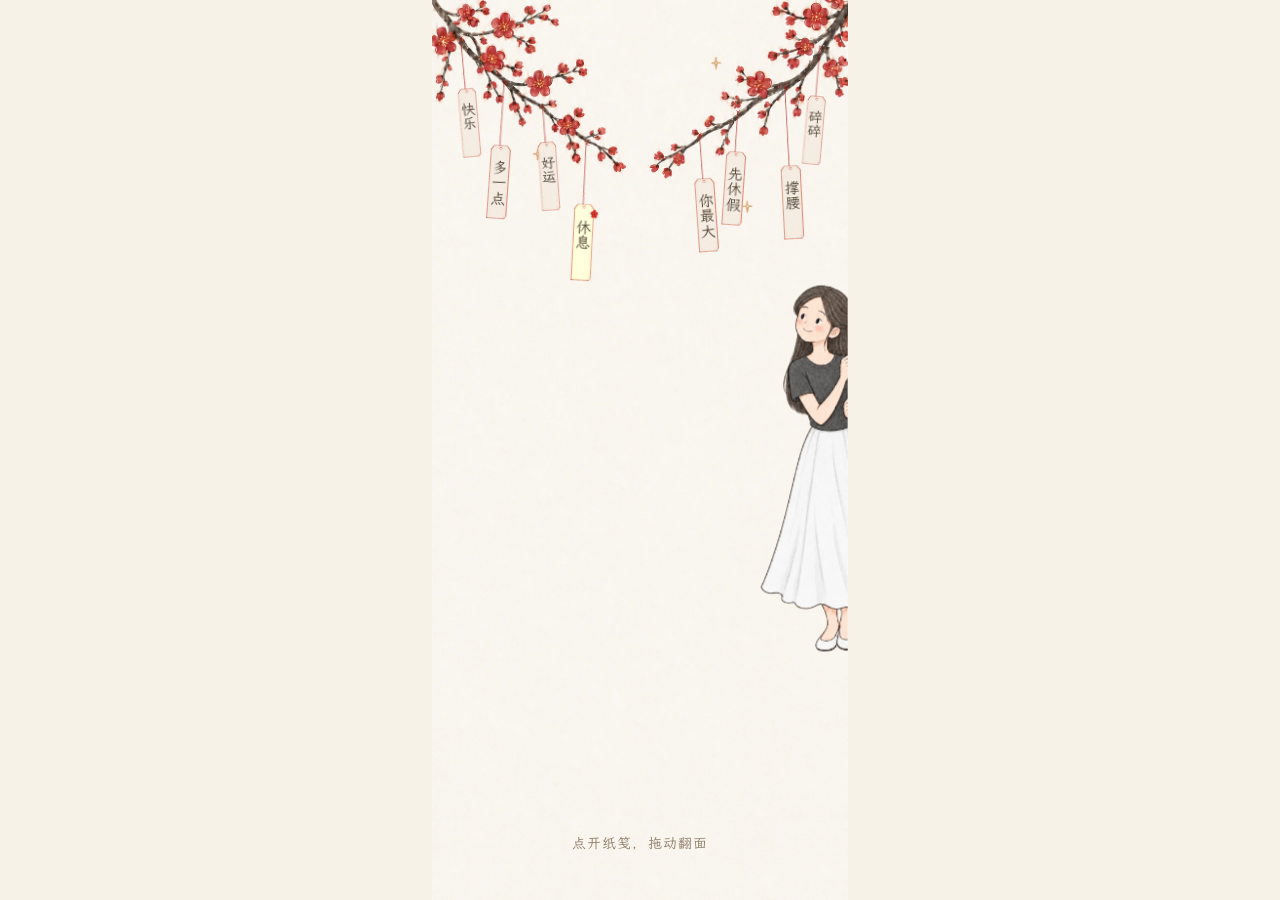
==== index.html @ fdb72072 "Keep the birthday crown flower only in the final peace-sign pose" ====
<!doctype html>
<html lang="zh-CN">
<head>
  <meta charset="utf-8">
  <meta name="viewport" content="width=device-width, initial-scale=1, viewport-fit=cover">
  <meta name="description" content="树枝头的生辰笺，一张一张，都是给你的偏爱。">
  <meta name="robots" content="noindex, nofollow">
  <meta name="theme-color" content="#f7f2e8">
  <title>树枝头 · 生辰笺</title>
  <link rel="icon" href="data:,">
  <link rel="preload" as="font" href="assets/birthday-hand-v12.woff2" type="font/woff2" crossorigin>
  <link rel="stylesheet" href="style.css?v=shengchen-13">
  <script src="character.js?v=shengchen-13" defer></script>
  <script src="script.js?v=shengchen-13" defer></script>
</head>
<body>
  <main class="scene" aria-label="树枝头的生辰笺">
    <div class="scene-art" id="scene-art">
      <img class="scene-background" src="assets/plum-scene.webp" width="853" height="1844" alt="朱砂红梅从两侧斜斜垂下，星光落在米白色的纸上" fetchpriority="high" decoding="async">
      <div id="note-grid" class="note-grid" aria-label="八张藏着惊喜的生辰笺">
      <div class="note-slot note-slot--1" style="--x:28px;--y:34px;--cord:49px;--tag-width:26px;--angle:-5deg;--duration:6.63s;--delay:-0.73s">
        <button class="note-trigger" type="button" data-note-id="birthday" data-angle="-5"><span class="note-small">给今天的你</span></button>
      </div>
      <div class="note-slot note-slot--2" style="--x:69px;--y:76px;--cord:60px;--tag-width:28px;--angle:4deg;--duration:6.86s;--delay:-1.46s">
        <button class="note-trigger" type="button" data-note-id="star" data-angle="4"><span class="note-small">快乐不限量</span></button>
      </div>
      <div class="note-slot note-slot--3" style="--x:105px;--y:99px;--cord:34px;--tag-width:26px;--angle:-4deg;--duration:7.09s;--delay:-2.19s">
        <button class="note-trigger" type="button" data-note-id="rich" data-angle="-4"><span class="note-small">愿好运偏爱你</span></button>
      </div>
      <div class="note-slot note-slot--4" style="--x:146px;--y:133px;--cord:58px;--tag-width:29px;--angle:3deg;--duration:7.32s;--delay:-2.92s">
        <button class="note-trigger" type="button" data-note-id="pause" data-angle="3"><span class="note-small">允许暂停一下</span></button>
      </div>
      <div class="note-slot note-slot--5" style="--x:252px;--y:125px;--cord:42px;--tag-width:28px;--angle:-4deg;--duration:7.55s;--delay:-3.65s">
        <button class="note-trigger" type="button" data-note-id="report" data-angle="-4"><span class="note-small">寿星优先</span></button>
      </div>
      <div class="note-slot note-slot--6" style="--x:288px;--y:104px;--cord:38px;--tag-width:28px;--angle:4deg;--duration:7.78s;--delay:-4.38s">
        <button class="note-trigger" type="button" data-note-id="secret" data-angle="4"><span class="note-small">暂停营业</span></button>
      </div>
      <div class="note-slot note-slot--7" style="--x:332px;--y:79px;--cord:76px;--tag-width:28px;--angle:-3deg;--duration:8.01s;--delay:-5.11s">
        <button class="note-trigger" type="button" data-note-id="quiet" data-angle="-3"><span class="note-small">不用总说还好</span></button>
      </div>
      <div class="note-slot note-slot--8" style="--x:365px;--y:44px;--cord:46px;--tag-width:26px;--angle:5deg;--duration:8.24s;--delay:-5.84s">
        <button class="note-trigger" type="button" data-note-id="surprise" data-angle="5"><span class="note-small">也别忘了自己</span></button>
      </div>
      </div>
      <div class="character" id="birthday-character" role="img" aria-label="女生直立从右侧探出半个身子，双手扒住右边缘，抬头好奇地望着枝头的生辰笺">
        <div class="actor"><div class="actor-frames">
          <img class="actor-pose is-current" data-pose="peek" src="assets/character-peek-v13.webp" width="944" height="1536" alt="" decoding="async" fetchpriority="high">
        </div></div>
      </div>
      <div class="petals" aria-hidden="true">
        <span style="--px:42px;--py:101px;--drift:26px;--fall:440px;--time:17s;--wait:-3s;--turn:32deg"><img src="assets/petal.webp" alt=""></span>
        <span style="--px:316px;--py:113px;--drift:-28px;--fall:350px;--time:20s;--wait:-12s;--turn:-52deg"><img src="assets/petal.webp" alt=""></span>
        <span style="--px:93px;--py:173px;--drift:35px;--fall:420px;--time:23s;--wait:-18s;--turn:75deg"><img src="assets/petal.webp" alt=""></span>
        <span style="--px:278px;--py:203px;--drift:24px;--fall:340px;--time:21s;--wait:-7s;--turn:110deg"><img src="assets/petal.webp" alt=""></span>
      </div>
      <h1 class="ending-wish" id="birthday-title" tabindex="-1" hidden>生辰喜乐，岁岁安宁。<br>愿前路明朗，诸事顺遂。</h1>
      <p class="scene-hint" id="scene-hint">点开纸笺，拖动翻面</p>
    </div>
    <span id="note-count" class="visually-hidden" role="status" aria-live="polite"></span>
    <noscript><p class="no-script-wish">请启用 JavaScript 后，点开枝头纸笺。</p></noscript>
  </main>
  <template id="paper-note-template">
    <div class="paper-note">
      <div class="note-face note-front">
        <img class="note-paper" src="assets/paper-blank.webp" width="724" height="2172" alt="" draggable="false" decoding="async">
        <div class="note-writing note-writing--front"><div class="note-content"><span class="note-label"></span><span class="note-small"></span></div></div>
      </div>
      <div class="note-face note-back" aria-hidden="true">
        <img class="note-paper" src="assets/paper-blank.webp" width="724" height="2172" alt="" draggable="false" decoding="async">
        <div class="note-writing note-writing--back"><div class="back-content">
          <p class="back-eyebrow">翻过来才知道</p>
          <p class="note-back-text"></p>
          <p class="back-signature">给你的小小偏爱</p>
        </div></div>
      </div>
    </div>
  </template>
  <dialog id="note-dialog" aria-describedby="note-front-text note-gesture-hint">
    <button id="note-dimmer" class="note-dimmer" type="button" tabindex="-1" aria-label="收下当前纸笺"></button>
    <div class="note-stage">
      <div id="note-flight" tabindex="0" role="group" aria-label="生辰笺，左右拖动或按左右方向键翻面" aria-describedby="note-gesture-hint">
        <div id="note-flipper" class="paper-note paper-note--expanded"></div>
        <div id="note-physical" aria-hidden="true" hidden></div>
      </div>
      <p id="note-gesture-hint" class="note-gesture-hint" role="status">左右拖动纸笺，翻到背面</p>
      <div class="note-actions"><button id="note-close" type="button">收下这张</button></div>
    </div>
  </dialog>
</body>
</html>
---- style.css ----
@font-face{font-family:BirthdayHand;src:url("assets/birthday-hand-v12.woff2") format("woff2");font-style:normal;font-weight:400 700;font-display:swap}
:root{color-scheme:light;--paper:#f7f2e8;--ink:#504333;--muted:#8e7c67;--red:#a54e40;--hand:BirthdayHand,"KaiTi","STKaiti",serif;--ease-out:cubic-bezier(.23,1,.32,1);--ease-in-out:cubic-bezier(.77,0,.175,1);--note-width:min(62vw,210px,calc((100vh - 190px - env(safe-area-inset-bottom,0px))/2.5))}
@supports(height:100svh){:root{--note-width:min(62vw,210px,calc((100svh - 190px - env(safe-area-inset-bottom,0px))/2.5))}}
*{box-sizing:border-box}html{background:var(--paper)}html,body{overflow-x:hidden;overflow-x:clip}body{margin:0;min-height:100vh;min-height:100svh;display:grid;place-items:center;color:var(--ink);font-family:var(--hand);-webkit-font-smoothing:antialiased}button{font:inherit;color:inherit;cursor:pointer;touch-action:manipulation;-webkit-tap-highlight-color:transparent}button:focus-visible{outline:2px solid var(--red);outline-offset:3px}button[hidden],[hidden]{display:none!important}
.scene{position:relative;width:min(100vw,calc(100vh * 390 / 844),480px);width:min(100vw,calc(100svh * 390 / 844),480px);aspect-ratio:390/844;overflow:visible;isolation:isolate}.scene-art{position:absolute;left:0;top:0;width:390px;height:844px;transform-origin:0 0}.scene-background{position:absolute;inset:0;width:100%;height:100%;pointer-events:none}.note-grid{position:absolute;inset:0;z-index:3;overflow:hidden}.note-slot{position:absolute;left:var(--x);top:var(--y);width:var(--tag-width);height:calc(var(--cord) + var(--tag-width)*2.5);transform-origin:50% 0;transform:translateX(-50%) rotate(var(--angle));animation:tag-sway var(--duration) ease-in-out var(--delay) infinite;--note-tint:none}.note-slot--4{--note-tint:sepia(.36) saturate(1.18)}.note-trigger{position:absolute;left:-10px;right:-10px;top:calc(var(--cord) - 10px);height:calc(var(--tag-width)*2.5 + 20px);padding:10px;border:0;background:none;outline-offset:0}.red-cord{position:absolute;pointer-events:none;bottom:calc(100% - 13px);left:50%;width:6px;height:calc(var(--cord) + 4px);overflow:hidden;transform:translateX(-50%)}.red-cord img{position:absolute;max-width:none;left:-49px;top:-2.5%;width:102.4px;height:105%;pointer-events:none}.paper-note{position:relative;width:100%;height:100%;transform-style:preserve-3d;--title-size:14px;--caption-size:12px}.note-face{position:absolute;inset:0;backface-visibility:hidden;-webkit-backface-visibility:hidden}.note-front{transform:rotateY(0deg) translateZ(.5px)}.note-back{transform:rotateY(180deg) translateZ(.5px)}.note-paper{position:absolute;inset:0;width:100%;height:100%;object-fit:contain;filter:var(--note-tint,none);pointer-events:none}.note-writing{position:absolute;inset:19% 20% 10%;overflow:hidden}.note-content{display:flex;justify-content:center;align-items:flex-start;width:100%;height:100%;gap:8px;pointer-events:none}.note-label{display:block;flex:0 0 auto;margin:0;writing-mode:vertical-rl;text-orientation:upright;font:400 var(--title-size)/1.1 var(--hand);letter-spacing:.04em;white-space:nowrap}.note-small{display:none}.note-slot.is-collected{display:none}.scene.is-breeze-paused .note-slot,.scene.is-breeze-paused .petals span{animation-play-state:paused}.note-slot:focus-within{animation-play-state:paused}.note-trigger:active .paper-note{filter:brightness(.98)}
@keyframes tag-sway{0%,100%{transform:translateX(-50%) rotate(calc(var(--angle) - 1.15deg))}50%{transform:translateX(-50%) rotate(calc(var(--angle) + 1.15deg))}}
 .character{position:absolute;inset:0;pointer-events:none;z-index:2;clip-path:inset(-200px calc(100% - var(--actor-edge,390px)) -200px -200px)}.actor{position:absolute;left:0;top:0;width:0;height:0;transform:translate3d(359.79px,610px,0)}.actor-frames{position:relative;width:0;height:0}.actor-pose{position:absolute;max-width:none;opacity:0;pointer-events:none;transition:opacity 100ms linear}.actor-pose.is-current{opacity:1}.character.is-walking .actor-pose{transition:none}.character.is-facing-right .actor-pose[data-pose^="walk"]{transform:scaleX(-1)}.character.is-walking .actor-frames{animation:character-steps 240ms cubic-bezier(.37,0,.63,1) infinite}.character[data-activity="peek"] .actor-frames{animation:character-peek 4.8s cubic-bezier(.37,0,.63,1) infinite}@keyframes character-steps{0%,100%{transform:translateY(0)}50%{transform:translateY(-3px)}}@keyframes character-peek{0%,100%{transform:translateY(0)}50%{transform:translateY(-2px)}}
.petals{position:absolute;inset:0;overflow:hidden;pointer-events:none;z-index:4}.petals span{position:absolute;left:var(--px);top:var(--py);width:13px;height:13px;opacity:0;animation:petal-fall var(--time) linear var(--wait) infinite}.petals img{width:100%;height:100%;object-fit:contain}.petals span:nth-child(even){width:11px;height:11px}@keyframes petal-fall{0%{opacity:0;transform:translate3d(0,0,0) rotate(var(--turn))}8%{opacity:.8}48%{transform:translate3d(calc(var(--drift)*-.3),calc(var(--fall)*.46),0) rotate(calc(var(--turn) + 90deg))}86%{opacity:.65}100%{opacity:0;transform:translate3d(var(--drift),var(--fall),0) rotate(calc(var(--turn) + 180deg))}}
.ending-wish{position:absolute;top:644px;left:24px;right:24px;margin:0;text-align:center;font:400 22px/1.85 var(--hand);letter-spacing:.06em;outline:none}.scene-hint{position:absolute;left:20px;right:20px;top:781px;margin:0;text-align:center;color:var(--muted);font:13px/1.5 var(--hand);letter-spacing:.09em;transition:opacity 200ms linear}.scene.is-complete .scene-hint{opacity:0;visibility:hidden}.visually-hidden{position:absolute;width:1px;height:1px;padding:0;margin:-1px;overflow:hidden;clip-path:inset(50%);white-space:nowrap;border:0}.no-script-wish{position:absolute;bottom:2%;left:15%;right:15%;font:14px/1.6 var(--hand)}
#note-dialog{position:fixed;inset:0;width:100%;height:100%;max-width:none;max-height:none;margin:0;padding:0;border:0;overflow:hidden;background:transparent;color:var(--ink)}#note-dialog:not([open]){display:none}#note-dialog::backdrop{background:transparent}.note-dimmer{position:absolute;inset:0;width:100%;height:100%;border:0;padding:0;background:rgba(52,39,27,.28)}.note-stage{position:absolute;top:calc(50% - 34px);left:50%;width:var(--note-width);height:calc(var(--note-width)*2.5);transform:translate(-50%,-50%)}#note-flight{position:relative;width:100%;height:100%;transform-origin:center;perspective:850px;touch-action:none;user-select:none;-webkit-user-select:none;cursor:grab}#note-flight:focus-visible{outline:1px dashed var(--red);outline-offset:5px;border-radius:4px}#note-dialog[data-state="dragging"] #note-flight{cursor:grabbing}#note-flipper{position:relative;width:100%;height:100%;transform-style:preserve-3d;transform:rotateY(0deg)}.paper-note--expanded{--title-size:29px;--caption-size:12px}.paper-note--expanded .note-writing--front{inset:22% 20% 12%}.paper-note--expanded .note-paper{filter:var(--note-tint,none) drop-shadow(0 8px 7px #40302122)}#note-physical{position:absolute;inset:-20px;pointer-events:none}#note-physical canvas{display:block;width:100%;height:100%;filter:drop-shadow(0 8px 7px #40302122)}.has-physical #note-flipper{opacity:0!important;pointer-events:none}.has-physical #note-flight{perspective:none}.is-paper-fallback .note-back .note-paper{transform:scaleX(-1)}.note-writing--back{inset:16% 18% 10%;display:flex;align-items:center}.back-content{width:100%;max-height:100%;overflow-y:auto;scrollbar-width:thin}.back-eyebrow{margin:0 0 16px;text-align:center;color:var(--red);font:11px/1.4 var(--hand)}.note-back-text{margin:0;font:17px/1.65 var(--hand);white-space:pre-line;overflow-wrap:normal}.back-signature{margin:18px 0 0;color:var(--muted);font:10px/1.5 var(--hand);text-align:right}.note-gesture-hint{position:absolute;top:calc(100% + 10px);left:50%;margin:0;padding:4px 10px;background:var(--paper);transform:translateX(-50%);color:var(--ink);font:12px/1.5 var(--hand);white-space:nowrap}.note-actions{position:absolute;top:calc(100% + 49px);left:50%;transform:translateX(-50%);white-space:nowrap}.note-actions button{min-width:112px;min-height:44px;padding:9px 20px;border:1px solid #9f4b3f;border-radius:3px;background:var(--paper);color:#914436;font:15px/1.5 var(--hand);transition:transform 120ms var(--ease-out)}.note-actions button:active{transform:scale(.96)}.is-paper-fallback #note-flipper,.is-paper-fallback .note-face{transform:none!important}.is-paper-fallback .note-back{visibility:hidden}.is-paper-fallback #note-flipper.is-flipped .note-front{visibility:hidden}.is-paper-fallback #note-flipper.is-flipped .note-back{visibility:visible}
@media(max-height:650px){.note-back-text{font-size:14px;line-height:1.6}.back-eyebrow{font-size:10px;margin-bottom:10px}.back-signature{font-size:9px;margin-top:12px}.paper-note--expanded{--title-size:24px}}
@media(prefers-reduced-motion:reduce){.note-slot,.petals span{animation:none}.petals span{opacity:0}.girl{transition:opacity 180ms linear!important;transform:none!important}.note-actions button{transition:none}}

/* Keep the paper fixed-size inside a larger finger target, including short phones. */
.note-trigger{left:50%;right:auto;width:max(calc(var(--tag-width) + 20px),calc(44px / var(--scene-scale,1)));transform:translateX(-50%)}
.note-trigger>.paper-note{width:var(--tag-width);height:calc(var(--tag-width)*2.5);margin:0 auto}

/* One small blossom is physically attached to the front corner of the rest note. */
.note-blossom{position:absolute;left:83%;top:12.5%;width:30%;height:auto;aspect-ratio:1;transform:translate(-50%,-50%);pointer-events:none;filter:drop-shadow(0 1px 1px #56321e20)}

@media(prefers-reduced-motion:reduce){.actor-frames{animation:none!important}.actor-pose{transition:none}}

.note-trigger>.paper-note{transition:transform 120ms var(--ease-out)}.note-slot.is-targeted .paper-note{transform:translateY(2px)}
@media(prefers-reduced-motion:reduce){.note-trigger>.paper-note{transition:none}}

.actor-pose[data-pose="peek"]{width:250.16px;height:407.04px;left:-219.95px;top:-384.25px}
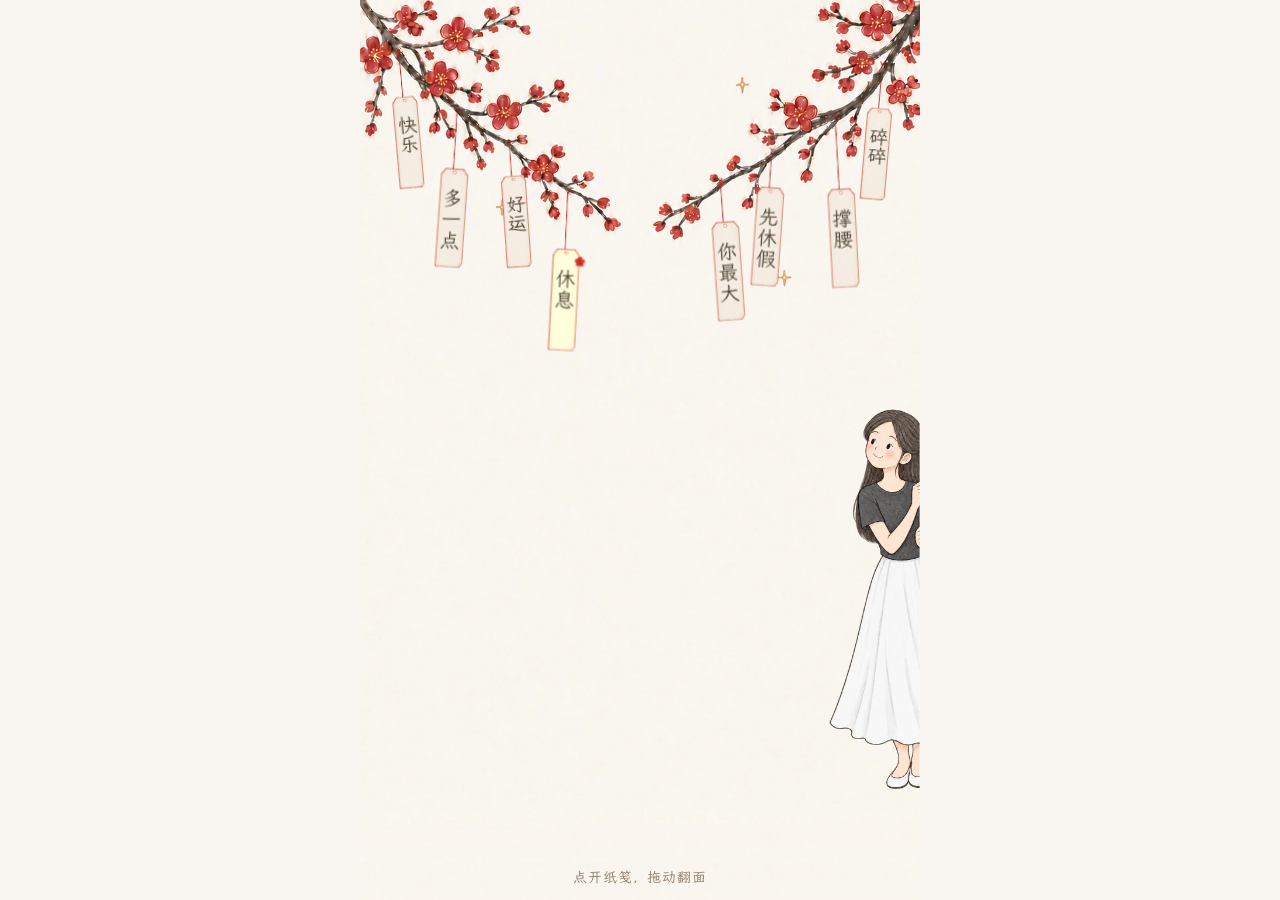
==== commit 6aee48e0: "Adapt birthday scene to mobile viewport and orientation" ====
--- a/index.html
+++ b/index.html
@@ -5,13 +5,13 @@
   <meta name="viewport" content="width=device-width, initial-scale=1, viewport-fit=cover">
   <meta name="description" content="树枝头的生辰笺，一张一张，都是给你的偏爱。">
   <meta name="robots" content="noindex, nofollow">
-  <meta name="theme-color" content="#f7f2e8">
+  <meta name="theme-color" content="#f9f5f0">
   <title>树枝头 · 生辰笺</title>
   <link rel="icon" href="data:,">
   <link rel="preload" as="font" href="assets/birthday-hand-v12.woff2" type="font/woff2" crossorigin>
-  <link rel="stylesheet" href="style.css?v=shengchen-13">
-  <script src="character.js?v=shengchen-13" defer></script>
-  <script src="script.js?v=shengchen-13" defer></script>
+  <link rel="stylesheet" href="style.css?v=shengchen-14.1">
+  <script src="character.js?v=shengchen-14.1" defer></script>
+  <script src="script.js?v=shengchen-14.1" defer></script>
 </head>
 <body>
   <main class="scene" aria-label="树枝头的生辰笺">
@@ -54,8 +54,10 @@
         <span style="--px:93px;--py:173px;--drift:35px;--fall:420px;--time:23s;--wait:-18s;--turn:75deg"><img src="assets/petal.webp" alt=""></span>
         <span style="--px:278px;--py:203px;--drift:24px;--fall:340px;--time:21s;--wait:-7s;--turn:110deg"><img src="assets/petal.webp" alt=""></span>
       </div>
-      <h1 class="ending-wish" id="birthday-title" tabindex="-1" hidden>生辰喜乐，岁岁安宁。<br>愿前路明朗，诸事顺遂。</h1>
-      <p class="scene-hint" id="scene-hint">点开纸笺，拖动翻面</p>
+      <div class="scene-footer">
+        <h1 class="ending-wish" id="birthday-title" tabindex="-1" hidden><span>生辰喜乐，岁岁安宁。</span><span>愿前路明朗，诸事顺遂。</span></h1>
+        <p class="scene-hint" id="scene-hint">点开纸笺，拖动翻面</p>
+      </div>
     </div>
     <span id="note-count" class="visually-hidden" role="status" aria-live="polite"></span>
     <noscript><p class="no-script-wish">请启用 JavaScript 后，点开枝头纸笺。</p></noscript>
--- a/style.css
+++ b/style.css
@@ -1,12 +1,12 @@
 @font-face{font-family:BirthdayHand;src:url("assets/birthday-hand-v12.woff2") format("woff2");font-style:normal;font-weight:400 700;font-display:swap}
-:root{color-scheme:light;--paper:#f7f2e8;--ink:#504333;--muted:#8e7c67;--red:#a54e40;--hand:BirthdayHand,"KaiTi","STKaiti",serif;--ease-out:cubic-bezier(.23,1,.32,1);--ease-in-out:cubic-bezier(.77,0,.175,1);--note-width:min(62vw,210px,calc((100vh - 190px - env(safe-area-inset-bottom,0px))/2.5))}
+:root{color-scheme:light;--paper:#f9f5f0;--ink:#504333;--muted:#8e7c67;--red:#a54e40;--hand:BirthdayHand,"KaiTi","STKaiti",serif;--ease-out:cubic-bezier(.23,1,.32,1);--ease-in-out:cubic-bezier(.77,0,.175,1);--note-width:min(62vw,210px,calc((100vh - 190px - env(safe-area-inset-bottom,0px))/2.5))}
 @supports(height:100svh){:root{--note-width:min(62vw,210px,calc((100svh - 190px - env(safe-area-inset-bottom,0px))/2.5))}}
 *{box-sizing:border-box}html{background:var(--paper)}html,body{overflow-x:hidden;overflow-x:clip}body{margin:0;min-height:100vh;min-height:100svh;display:grid;place-items:center;color:var(--ink);font-family:var(--hand);-webkit-font-smoothing:antialiased}button{font:inherit;color:inherit;cursor:pointer;touch-action:manipulation;-webkit-tap-highlight-color:transparent}button:focus-visible{outline:2px solid var(--red);outline-offset:3px}button[hidden],[hidden]{display:none!important}
-.scene{position:relative;width:min(100vw,calc(100vh * 390 / 844),480px);width:min(100vw,calc(100svh * 390 / 844),480px);aspect-ratio:390/844;overflow:visible;isolation:isolate}.scene-art{position:absolute;left:0;top:0;width:390px;height:844px;transform-origin:0 0}.scene-background{position:absolute;inset:0;width:100%;height:100%;pointer-events:none}.note-grid{position:absolute;inset:0;z-index:3;overflow:hidden}.note-slot{position:absolute;left:var(--x);top:var(--y);width:var(--tag-width);height:calc(var(--cord) + var(--tag-width)*2.5);transform-origin:50% 0;transform:translateX(-50%) rotate(var(--angle));animation:tag-sway var(--duration) ease-in-out var(--delay) infinite;--note-tint:none}.note-slot--4{--note-tint:sepia(.36) saturate(1.18)}.note-trigger{position:absolute;left:-10px;right:-10px;top:calc(var(--cord) - 10px);height:calc(var(--tag-width)*2.5 + 20px);padding:10px;border:0;background:none;outline-offset:0}.red-cord{position:absolute;pointer-events:none;bottom:calc(100% - 13px);left:50%;width:6px;height:calc(var(--cord) + 4px);overflow:hidden;transform:translateX(-50%)}.red-cord img{position:absolute;max-width:none;left:-49px;top:-2.5%;width:102.4px;height:105%;pointer-events:none}.paper-note{position:relative;width:100%;height:100%;transform-style:preserve-3d;--title-size:14px;--caption-size:12px}.note-face{position:absolute;inset:0;backface-visibility:hidden;-webkit-backface-visibility:hidden}.note-front{transform:rotateY(0deg) translateZ(.5px)}.note-back{transform:rotateY(180deg) translateZ(.5px)}.note-paper{position:absolute;inset:0;width:100%;height:100%;object-fit:contain;filter:var(--note-tint,none);pointer-events:none}.note-writing{position:absolute;inset:19% 20% 10%;overflow:hidden}.note-content{display:flex;justify-content:center;align-items:flex-start;width:100%;height:100%;gap:8px;pointer-events:none}.note-label{display:block;flex:0 0 auto;margin:0;writing-mode:vertical-rl;text-orientation:upright;font:400 var(--title-size)/1.1 var(--hand);letter-spacing:.04em;white-space:nowrap}.note-small{display:none}.note-slot.is-collected{display:none}.scene.is-breeze-paused .note-slot,.scene.is-breeze-paused .petals span{animation-play-state:paused}.note-slot:focus-within{animation-play-state:paused}.note-trigger:active .paper-note{filter:brightness(.98)}
+.scene{position:relative;width:min(100%,560px);height:100vh;height:100svh;height:100dvh;min-height:280px;padding:env(safe-area-inset-top,0px) env(safe-area-inset-right,0px) env(safe-area-inset-bottom,0px) env(safe-area-inset-left,0px);overflow:hidden;overflow:clip;isolation:isolate}.scene-art{position:absolute;inset:0;width:100%;height:100%}.scene-background{position:absolute;left:0;top:0;width:100%;height:auto;pointer-events:none;-webkit-mask-image:linear-gradient(#000 65%,transparent);mask-image:linear-gradient(#000 65%,transparent)}.note-grid{position:absolute;left:0;top:0;width:390px;height:286px;z-index:3;overflow:visible;transform-origin:0 0}.note-slot{position:absolute;left:var(--x);top:var(--y);width:var(--tag-width);height:calc(var(--cord) + var(--tag-width)*2.5);transform-origin:50% 0;transform:translateX(-50%) rotate(var(--angle));animation:tag-sway var(--duration) ease-in-out var(--delay) infinite;--note-tint:none}.note-slot--4{--note-tint:sepia(.36) saturate(1.18)}.note-trigger{position:absolute;left:-10px;right:-10px;top:calc(var(--cord) - 10px);height:calc(var(--tag-width)*2.5 + 20px);padding:10px;border:0;background:none;outline-offset:0}.red-cord{position:absolute;pointer-events:none;bottom:calc(100% - 13px);left:50%;width:6px;height:calc(var(--cord) + 4px);overflow:hidden;transform:translateX(-50%)}.red-cord img{position:absolute;max-width:none;left:-49px;top:-2.5%;width:102.4px;height:105%;pointer-events:none}.paper-note{position:relative;width:100%;height:100%;transform-style:preserve-3d;--title-size:14px;--caption-size:12px}.note-face{position:absolute;inset:0;backface-visibility:hidden;-webkit-backface-visibility:hidden}.note-front{transform:rotateY(0deg) translateZ(.5px)}.note-back{transform:rotateY(180deg) translateZ(.5px)}.note-paper{position:absolute;inset:0;width:100%;height:100%;object-fit:contain;filter:var(--note-tint,none);pointer-events:none}.note-writing{position:absolute;inset:19% 20% 10%;overflow:hidden}.note-content{display:flex;justify-content:center;align-items:flex-start;width:100%;height:100%;gap:8px;pointer-events:none}.note-label{display:block;flex:0 0 auto;margin:0;writing-mode:vertical-rl;text-orientation:upright;font:400 var(--title-size)/1.1 var(--hand);letter-spacing:.04em;white-space:nowrap}.note-small{display:none}.note-slot.is-collected{display:none}.scene.is-breeze-paused .note-slot,.scene.is-breeze-paused .petals span{animation-play-state:paused}.note-slot:focus-within{animation-play-state:paused}.note-trigger:active .paper-note{filter:brightness(.98)}
 @keyframes tag-sway{0%,100%{transform:translateX(-50%) rotate(calc(var(--angle) - 1.15deg))}50%{transform:translateX(-50%) rotate(calc(var(--angle) + 1.15deg))}}
- .character{position:absolute;inset:0;pointer-events:none;z-index:2;clip-path:inset(-200px calc(100% - var(--actor-edge,390px)) -200px -200px)}.actor{position:absolute;left:0;top:0;width:0;height:0;transform:translate3d(359.79px,610px,0)}.actor-frames{position:relative;width:0;height:0}.actor-pose{position:absolute;max-width:none;opacity:0;pointer-events:none;transition:opacity 100ms linear}.actor-pose.is-current{opacity:1}.character.is-walking .actor-pose{transition:none}.character.is-facing-right .actor-pose[data-pose^="walk"]{transform:scaleX(-1)}.character.is-walking .actor-frames{animation:character-steps 240ms cubic-bezier(.37,0,.63,1) infinite}.character[data-activity="peek"] .actor-frames{animation:character-peek 4.8s cubic-bezier(.37,0,.63,1) infinite}@keyframes character-steps{0%,100%{transform:translateY(0)}50%{transform:translateY(-3px)}}@keyframes character-peek{0%,100%{transform:translateY(0)}50%{transform:translateY(-2px)}}
-.petals{position:absolute;inset:0;overflow:hidden;pointer-events:none;z-index:4}.petals span{position:absolute;left:var(--px);top:var(--py);width:13px;height:13px;opacity:0;animation:petal-fall var(--time) linear var(--wait) infinite}.petals img{width:100%;height:100%;object-fit:contain}.petals span:nth-child(even){width:11px;height:11px}@keyframes petal-fall{0%{opacity:0;transform:translate3d(0,0,0) rotate(var(--turn))}8%{opacity:.8}48%{transform:translate3d(calc(var(--drift)*-.3),calc(var(--fall)*.46),0) rotate(calc(var(--turn) + 90deg))}86%{opacity:.65}100%{opacity:0;transform:translate3d(var(--drift),var(--fall),0) rotate(calc(var(--turn) + 180deg))}}
-.ending-wish{position:absolute;top:644px;left:24px;right:24px;margin:0;text-align:center;font:400 22px/1.85 var(--hand);letter-spacing:.06em;outline:none}.scene-hint{position:absolute;left:20px;right:20px;top:781px;margin:0;text-align:center;color:var(--muted);font:13px/1.5 var(--hand);letter-spacing:.09em;transition:opacity 200ms linear}.scene.is-complete .scene-hint{opacity:0;visibility:hidden}.visually-hidden{position:absolute;width:1px;height:1px;padding:0;margin:-1px;overflow:hidden;clip-path:inset(50%);white-space:nowrap;border:0}.no-script-wish{position:absolute;bottom:2%;left:15%;right:15%;font:14px/1.6 var(--hand)}
+ .character{position:absolute;inset:0;pointer-events:none;z-index:2;clip-path:inset(-200px calc(100% - var(--actor-edge,390px)) -200px -200px)}.actor{position:absolute;left:0;top:0;width:0;height:0}.actor-frames{position:relative;width:0;height:0}.actor-pose{position:absolute;max-width:none;opacity:0;pointer-events:none;transition:opacity 100ms linear}.actor-pose.is-current{opacity:1}.character.is-walking .actor-pose{transition:none}.character.is-facing-right .actor-pose[data-pose^="walk"]{transform:scaleX(-1)}.character.is-walking .actor-frames{animation:character-steps 240ms cubic-bezier(.37,0,.63,1) infinite}.character[data-activity="peek"] .actor-frames{animation:character-peek 4.8s cubic-bezier(.37,0,.63,1) infinite}@keyframes character-steps{0%,100%{transform:translateY(0)}50%{transform:translateY(-3px)}}@keyframes character-peek{0%,100%{transform:translateY(0)}50%{transform:translateY(-2px)}}
+.petals{position:absolute;left:0;top:0;width:390px;height:100%;overflow:hidden;pointer-events:none;z-index:4;transform-origin:0 0}.petals span{position:absolute;left:var(--px);top:var(--py);width:13px;height:13px;opacity:0;animation:petal-fall var(--time) linear var(--wait) infinite}.petals img{width:100%;height:100%;object-fit:contain}.petals span:nth-child(even){width:11px;height:11px}@keyframes petal-fall{0%{opacity:0;transform:translate3d(0,0,0) rotate(var(--turn))}8%{opacity:.8}48%{transform:translate3d(calc(var(--drift)*-.3),calc(var(--fall)*.46),0) rotate(calc(var(--turn) + 90deg))}86%{opacity:.65}100%{opacity:0;transform:translate3d(var(--drift),var(--fall),0) rotate(calc(var(--turn) + 180deg))}}
+.ending-wish{margin:0;text-align:center;font:400 var(--footer-font,20px)/1.85 var(--hand);letter-spacing:.06em;outline:none}.scene-hint{margin:0;text-align:center;color:var(--muted);font:14px/1.5 var(--hand);letter-spacing:.06em;transition:opacity 200ms linear}.scene.is-complete .scene-hint{opacity:0;visibility:hidden}.visually-hidden{position:absolute;width:1px;height:1px;padding:0;margin:-1px;overflow:hidden;clip-path:inset(50%);white-space:nowrap;border:0}.no-script-wish{position:absolute;bottom:2%;left:15%;right:15%;font:14px/1.6 var(--hand)}
 #note-dialog{position:fixed;inset:0;width:100%;height:100%;max-width:none;max-height:none;margin:0;padding:0;border:0;overflow:hidden;background:transparent;color:var(--ink)}#note-dialog:not([open]){display:none}#note-dialog::backdrop{background:transparent}.note-dimmer{position:absolute;inset:0;width:100%;height:100%;border:0;padding:0;background:rgba(52,39,27,.28)}.note-stage{position:absolute;top:calc(50% - 34px);left:50%;width:var(--note-width);height:calc(var(--note-width)*2.5);transform:translate(-50%,-50%)}#note-flight{position:relative;width:100%;height:100%;transform-origin:center;perspective:850px;touch-action:none;user-select:none;-webkit-user-select:none;cursor:grab}#note-flight:focus-visible{outline:1px dashed var(--red);outline-offset:5px;border-radius:4px}#note-dialog[data-state="dragging"] #note-flight{cursor:grabbing}#note-flipper{position:relative;width:100%;height:100%;transform-style:preserve-3d;transform:rotateY(0deg)}.paper-note--expanded{--title-size:29px;--caption-size:12px}.paper-note--expanded .note-writing--front{inset:22% 20% 12%}.paper-note--expanded .note-paper{filter:var(--note-tint,none) drop-shadow(0 8px 7px #40302122)}#note-physical{position:absolute;inset:-20px;pointer-events:none}#note-physical canvas{display:block;width:100%;height:100%;filter:drop-shadow(0 8px 7px #40302122)}.has-physical #note-flipper{opacity:0!important;pointer-events:none}.has-physical #note-flight{perspective:none}.is-paper-fallback .note-back .note-paper{transform:scaleX(-1)}.note-writing--back{inset:16% 18% 10%;display:flex;align-items:center}.back-content{width:100%;max-height:100%;overflow-y:auto;scrollbar-width:thin}.back-eyebrow{margin:0 0 16px;text-align:center;color:var(--red);font:11px/1.4 var(--hand)}.note-back-text{margin:0;font:17px/1.65 var(--hand);white-space:pre-line;overflow-wrap:normal}.back-signature{margin:18px 0 0;color:var(--muted);font:10px/1.5 var(--hand);text-align:right}.note-gesture-hint{position:absolute;top:calc(100% + 10px);left:50%;margin:0;padding:4px 10px;background:var(--paper);transform:translateX(-50%);color:var(--ink);font:12px/1.5 var(--hand);white-space:nowrap}.note-actions{position:absolute;top:calc(100% + 49px);left:50%;transform:translateX(-50%);white-space:nowrap}.note-actions button{min-width:112px;min-height:44px;padding:9px 20px;border:1px solid #9f4b3f;border-radius:3px;background:var(--paper);color:#914436;font:15px/1.5 var(--hand);transition:transform 120ms var(--ease-out)}.note-actions button:active{transform:scale(.96)}.is-paper-fallback #note-flipper,.is-paper-fallback .note-face{transform:none!important}.is-paper-fallback .note-back{visibility:hidden}.is-paper-fallback #note-flipper.is-flipped .note-front{visibility:hidden}.is-paper-fallback #note-flipper.is-flipped .note-back{visibility:visible}
 @media(max-height:650px){.note-back-text{font-size:14px;line-height:1.6}.back-eyebrow{font-size:10px;margin-bottom:10px}.back-signature{font-size:9px;margin-top:12px}.paper-note--expanded{--title-size:24px}}
 @media(prefers-reduced-motion:reduce){.note-slot,.petals span{animation:none}.petals span{opacity:0}.girl{transition:opacity 180ms linear!important;transform:none!important}.note-actions button{transition:none}}
@@ -22,5 +22,11 @@
 
 .note-trigger>.paper-note{transition:transform 120ms var(--ease-out)}.note-slot.is-targeted .paper-note{transform:translateY(2px)}
 @media(prefers-reduced-motion:reduce){.note-trigger>.paper-note{transition:none}}
-
-.actor-pose[data-pose="peek"]{width:250.16px;height:407.04px;left:-219.95px;top:-384.25px}
+/* The viewport is the stage; paper and character have independent sizing. */
+.scene-footer{position:absolute;left:var(--footer-left,20px);bottom:var(--footer-bottom,24px);width:var(--footer-width,calc(100% - 40px));z-index:5;text-align:center}
+.ending-wish span{display:block;white-space:nowrap}
+.character:not([data-pose]){clip-path:none}.character:not([data-pose]) .actor{left:auto;top:auto;right:0;bottom:calc(env(safe-area-inset-bottom,0px) + 110px)}.character:not([data-pose]) .actor-pose{left:auto;top:auto;right:0;bottom:0;width:auto;height:350px;height:clamp(240px,46svh,400px)}
+@media(max-width:600px),(max-height:600px) and (orientation:landscape){.scene{width:100%;max-width:none}}
+#note-dialog[data-layout="landscape"] .note-stage{top:calc((100% + env(safe-area-inset-top,0px) - env(safe-area-inset-bottom,0px))/2);left:calc(50% - 86px)}
+#note-dialog[data-layout="landscape"] .note-gesture-hint{top:calc(50% - 38px);left:calc(100% + 24px);width:148px;padding:0;white-space:normal;transform:none;text-align:center}
+#note-dialog[data-layout="landscape"] .note-actions{top:calc(50% + 12px);left:calc(100% + 24px);width:148px;transform:none;text-align:center}
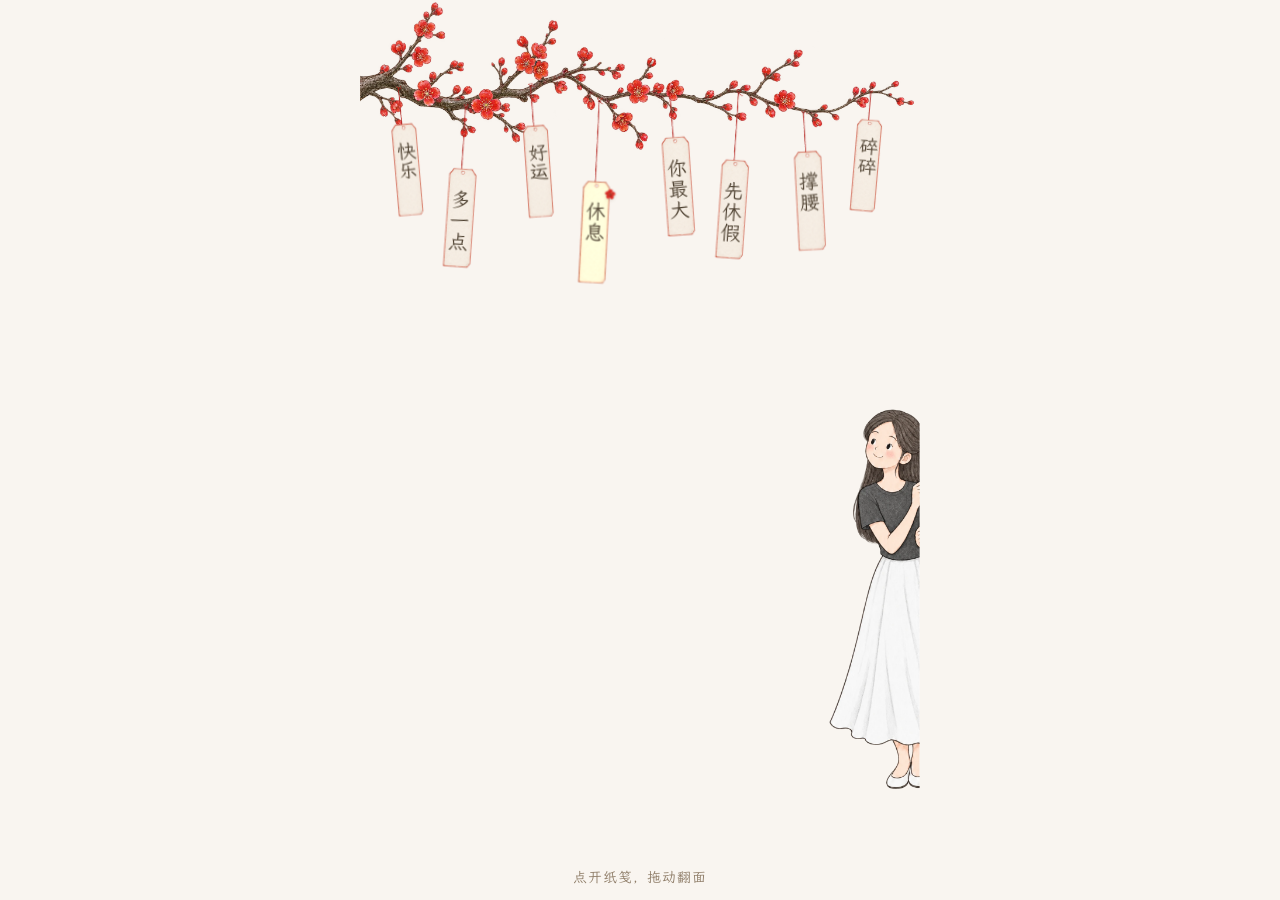
==== commit 765754b6: "Refine natural plum bough and add gentle ending breeze animation" ====
--- a/index.html
+++ b/index.html
@@ -9,37 +9,37 @@
   <title>树枝头 · 生辰笺</title>
   <link rel="icon" href="data:,">
   <link rel="preload" as="font" href="assets/birthday-hand-v12.woff2" type="font/woff2" crossorigin>
-  <link rel="stylesheet" href="style.css?v=shengchen-14.1">
-  <script src="character.js?v=shengchen-14.1" defer></script>
-  <script src="script.js?v=shengchen-14.1" defer></script>
+  <link rel="stylesheet" href="style.css?v=shengchen-18">
+  <script src="character.js?v=shengchen-18" defer></script>
+  <script src="script.js?v=shengchen-18" defer></script>
 </head>
 <body>
   <main class="scene" aria-label="树枝头的生辰笺">
     <div class="scene-art" id="scene-art">
-      <img class="scene-background" src="assets/plum-scene.webp" width="853" height="1844" alt="朱砂红梅从两侧斜斜垂下，星光落在米白色的纸上" fetchpriority="high" decoding="async">
+      <img class="scene-background" src="assets/plum-branch-v18.webp" width="1916" height="821" alt="一枝朱砂红梅从左侧自然伸入，枝杈错落，生辰笺悬于枝间" fetchpriority="high" decoding="async">
       <div id="note-grid" class="note-grid" aria-label="八张藏着惊喜的生辰笺">
-      <div class="note-slot note-slot--1" style="--x:28px;--y:34px;--cord:49px;--tag-width:26px;--angle:-5deg;--duration:6.63s;--delay:-0.73s">
+      <div class="note-slot note-slot--1" style="--x:28px;--y:61px;--cord:36px;--tag-width:26px;--angle:-5deg;--duration:6.63s;--delay:-0.73s">
         <button class="note-trigger" type="button" data-note-id="birthday" data-angle="-5"><span class="note-small">给今天的你</span></button>
       </div>
-      <div class="note-slot note-slot--2" style="--x:69px;--y:76px;--cord:60px;--tag-width:28px;--angle:4deg;--duration:6.86s;--delay:-1.46s">
+      <div class="note-slot note-slot--2" style="--x:75px;--y:73px;--cord:65px;--tag-width:28px;--angle:4deg;--duration:6.86s;--delay:-1.46s">
         <button class="note-trigger" type="button" data-note-id="star" data-angle="4"><span class="note-small">快乐不限量</span></button>
       </div>
-      <div class="note-slot note-slot--3" style="--x:105px;--y:99px;--cord:34px;--tag-width:26px;--angle:-4deg;--duration:7.09s;--delay:-2.19s">
+      <div class="note-slot note-slot--3" style="--x:120px;--y:59px;--cord:41px;--tag-width:26px;--angle:-4deg;--duration:7.09s;--delay:-2.19s">
         <button class="note-trigger" type="button" data-note-id="rich" data-angle="-4"><span class="note-small">愿好运偏爱你</span></button>
       </div>
-      <div class="note-slot note-slot--4" style="--x:146px;--y:133px;--cord:58px;--tag-width:29px;--angle:3deg;--duration:7.32s;--delay:-2.92s">
+      <div class="note-slot note-slot--4" style="--x:168px;--y:69px;--cord:83px;--tag-width:29px;--angle:3deg;--duration:7.32s;--delay:-2.92s">
         <button class="note-trigger" type="button" data-note-id="pause" data-angle="3"><span class="note-small">允许暂停一下</span></button>
       </div>
-      <div class="note-slot note-slot--5" style="--x:252px;--y:125px;--cord:42px;--tag-width:28px;--angle:-4deg;--duration:7.55s;--delay:-3.65s">
+      <div class="note-slot note-slot--5" style="--x:217px;--y:64px;--cord:46px;--tag-width:28px;--angle:-4deg;--duration:7.55s;--delay:-3.65s">
         <button class="note-trigger" type="button" data-note-id="report" data-angle="-4"><span class="note-small">寿星优先</span></button>
       </div>
-      <div class="note-slot note-slot--6" style="--x:288px;--y:104px;--cord:38px;--tag-width:28px;--angle:4deg;--duration:7.78s;--delay:-4.38s">
+      <div class="note-slot note-slot--6" style="--x:265px;--y:63px;--cord:71px;--tag-width:28px;--angle:4deg;--duration:7.78s;--delay:-4.38s">
         <button class="note-trigger" type="button" data-note-id="secret" data-angle="4"><span class="note-small">暂停营业</span></button>
       </div>
-      <div class="note-slot note-slot--7" style="--x:332px;--y:79px;--cord:76px;--tag-width:28px;--angle:-3deg;--duration:8.01s;--delay:-5.11s">
+      <div class="note-slot note-slot--7" style="--x:310px;--y:78px;--cord:39px;--tag-width:28px;--angle:-3deg;--duration:8.01s;--delay:-5.11s">
         <button class="note-trigger" type="button" data-note-id="quiet" data-angle="-3"><span class="note-small">不用总说还好</span></button>
       </div>
-      <div class="note-slot note-slot--8" style="--x:365px;--y:44px;--cord:46px;--tag-width:26px;--angle:5deg;--duration:8.24s;--delay:-5.84s">
+      <div class="note-slot note-slot--8" style="--x:357px;--y:64px;--cord:28px;--tag-width:26px;--angle:5deg;--duration:8.24s;--delay:-5.84s">
         <button class="note-trigger" type="button" data-note-id="surprise" data-angle="5"><span class="note-small">也别忘了自己</span></button>
       </div>
       </div>
--- a/style.css
+++ b/style.css
@@ -25,6 +25,9 @@
 /* The viewport is the stage; paper and character have independent sizing. */
 .scene-footer{position:absolute;left:var(--footer-left,20px);bottom:var(--footer-bottom,24px);width:var(--footer-width,calc(100% - 40px));z-index:5;text-align:center}
 .ending-wish span{display:block;white-space:nowrap}
+.scene-background{height:auto;-webkit-mask-image:none;mask-image:none}
+.character.is-ending-breeze .actor-pose{transition:opacity 320ms linear}
+@media(prefers-reduced-motion:reduce){.character.is-ending-breeze .actor-pose{transition:none}}
 .character:not([data-pose]){clip-path:none}.character:not([data-pose]) .actor{left:auto;top:auto;right:0;bottom:calc(env(safe-area-inset-bottom,0px) + 110px)}.character:not([data-pose]) .actor-pose{left:auto;top:auto;right:0;bottom:0;width:auto;height:350px;height:clamp(240px,46svh,400px)}
 @media(max-width:600px),(max-height:600px) and (orientation:landscape){.scene{width:100%;max-width:none}}
 #note-dialog[data-layout="landscape"] .note-stage{top:calc((100% + env(safe-area-inset-top,0px) - env(safe-area-inset-bottom,0px))/2);left:calc(50% - 86px)}
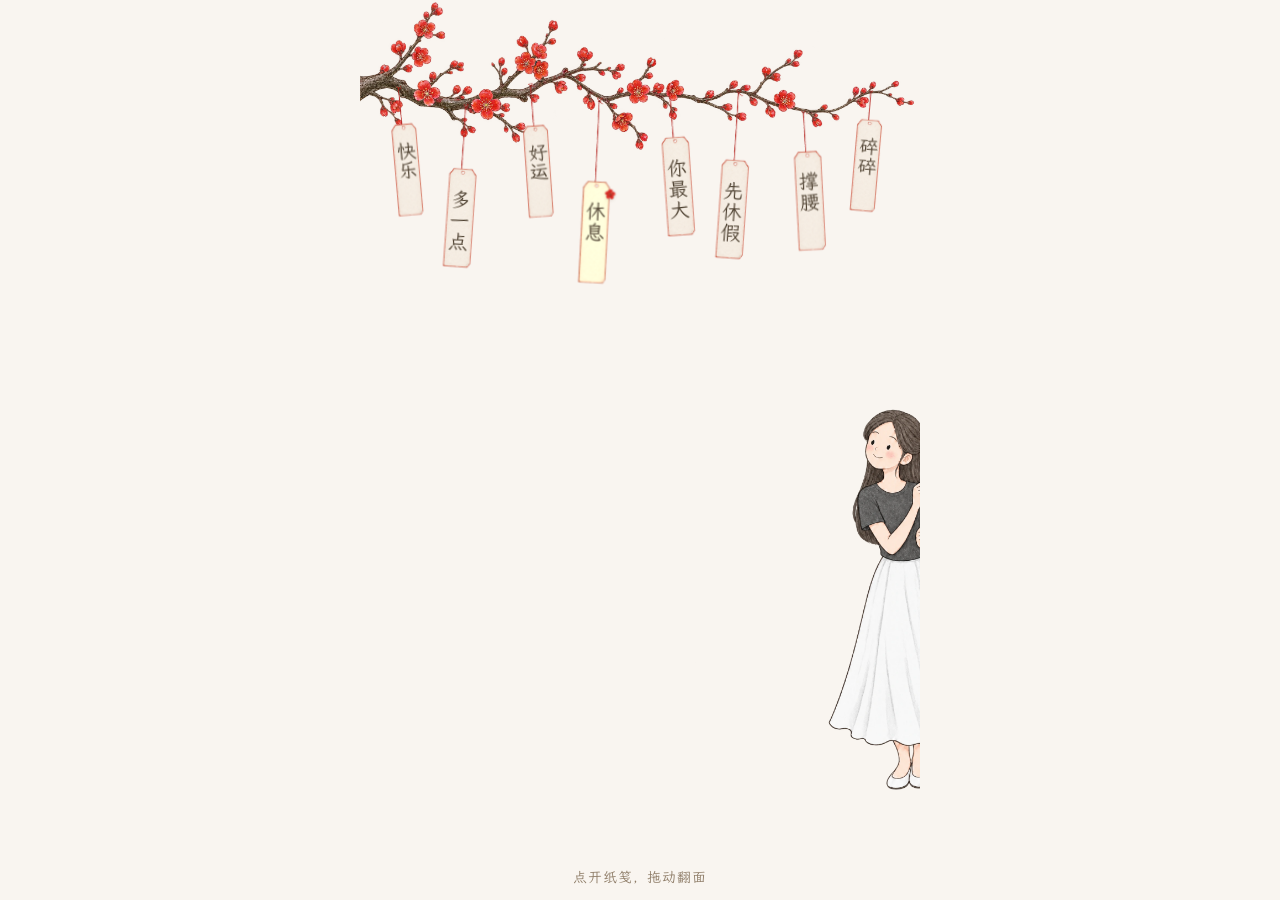
==== commit 0acf8de7: "Keep ending figure stable with a slow continuous head lean and matching dot eyes" ====
--- a/index.html
+++ b/index.html
@@ -9,9 +9,9 @@
   <title>树枝头 · 生辰笺</title>
   <link rel="icon" href="data:,">
   <link rel="preload" as="font" href="assets/birthday-hand-v12.woff2" type="font/woff2" crossorigin>
-  <link rel="stylesheet" href="style.css?v=shengchen-18">
-  <script src="character.js?v=shengchen-18" defer></script>
-  <script src="script.js?v=shengchen-18" defer></script>
+  <link rel="stylesheet" href="style.css?v=shengchen-19">
+  <script src="character.js?v=shengchen-19" defer></script>
+  <script src="script.js?v=shengchen-19" defer></script>
 </head>
 <body>
   <main class="scene" aria-label="树枝头的生辰笺">
@@ -45,7 +45,7 @@
       </div>
       <div class="character" id="birthday-character" role="img" aria-label="女生直立从右侧探出半个身子，双手扒住右边缘，抬头好奇地望着枝头的生辰笺">
         <div class="actor"><div class="actor-frames">
-          <img class="actor-pose is-current" data-pose="peek" src="assets/character-peek-v13.webp" width="944" height="1536" alt="" decoding="async" fetchpriority="high">
+          <img class="actor-pose is-current" data-pose="peek" src="assets/character-peek-v19.webp" width="983" height="1600" alt="" decoding="async" fetchpriority="high">
         </div></div>
       </div>
       <div class="petals" aria-hidden="true">
--- a/style.css
+++ b/style.css
@@ -26,8 +26,10 @@
 .scene-footer{position:absolute;left:var(--footer-left,20px);bottom:var(--footer-bottom,24px);width:var(--footer-width,calc(100% - 40px));z-index:5;text-align:center}
 .ending-wish span{display:block;white-space:nowrap}
 .scene-background{height:auto;-webkit-mask-image:none;mask-image:none}
-.character.is-ending-breeze .actor-pose{transition:opacity 320ms linear}
-@media(prefers-reduced-motion:reduce){.character.is-ending-breeze .actor-pose{transition:none}}
+.actor-ending-surface{position:absolute;max-width:none;visibility:hidden;pointer-events:none}
+.character.is-ending-breeze .actor-ending-surface{visibility:visible}
+.character.is-ending-breeze .actor-pose[data-pose="finished"]{visibility:hidden;transition:none}
+@media(prefers-reduced-motion:reduce){.actor-ending-surface{visibility:hidden!important}.character.is-ending-breeze .actor-pose[data-pose="finished"]{visibility:visible}}
 .character:not([data-pose]){clip-path:none}.character:not([data-pose]) .actor{left:auto;top:auto;right:0;bottom:calc(env(safe-area-inset-bottom,0px) + 110px)}.character:not([data-pose]) .actor-pose{left:auto;top:auto;right:0;bottom:0;width:auto;height:350px;height:clamp(240px,46svh,400px)}
 @media(max-width:600px),(max-height:600px) and (orientation:landscape){.scene{width:100%;max-width:none}}
 #note-dialog[data-layout="landscape"] .note-stage{top:calc((100% + env(safe-area-inset-top,0px) - env(safe-area-inset-bottom,0px))/2);left:calc(50% - 86px)}
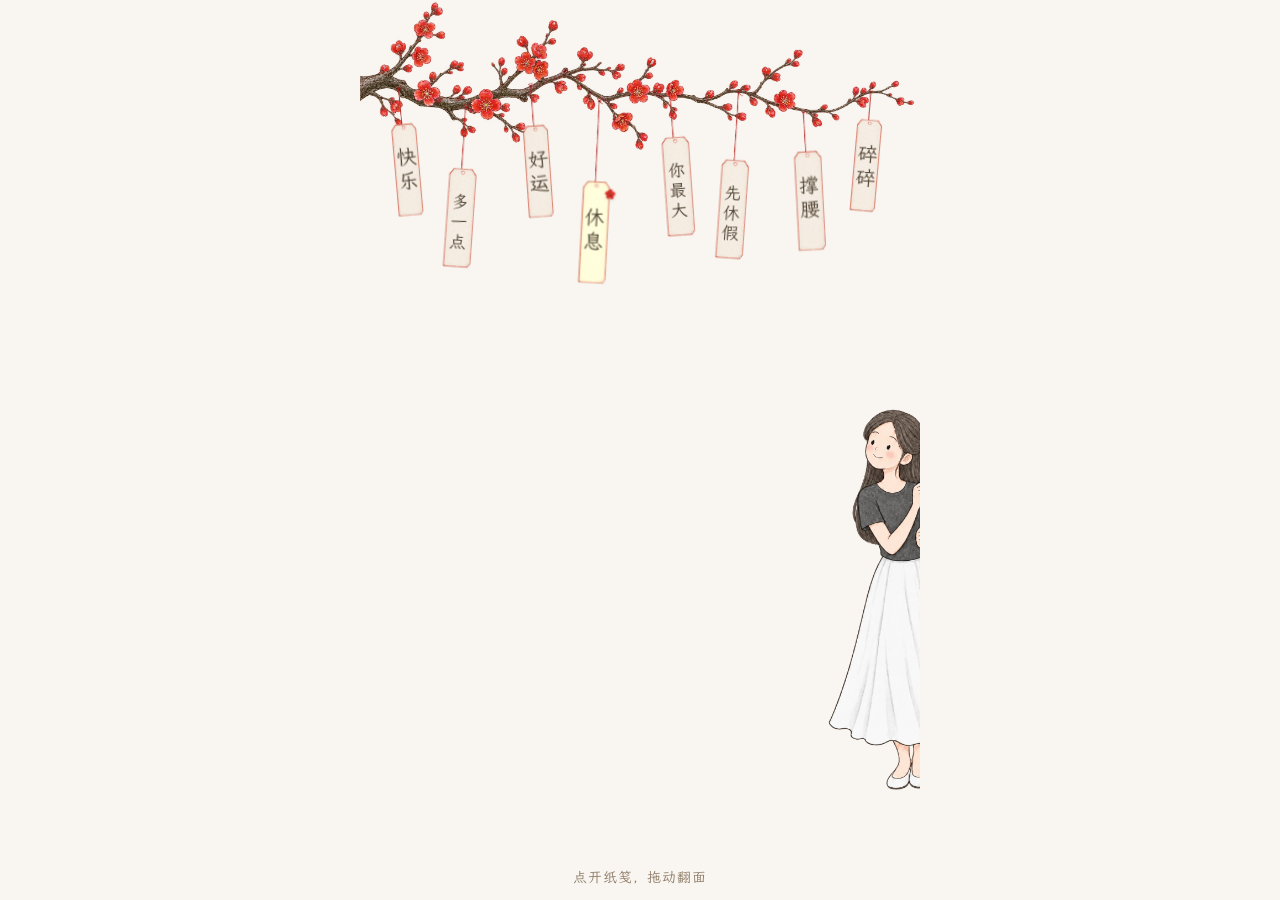
==== commit b389a81f: "Fix mobile note text clipping and compact reading layout" ====
--- a/index.html
+++ b/index.html
@@ -9,9 +9,9 @@
   <title>树枝头 · 生辰笺</title>
   <link rel="icon" href="data:,">
   <link rel="preload" as="font" href="assets/birthday-hand-v12.woff2" type="font/woff2" crossorigin>
-  <link rel="stylesheet" href="style.css?v=shengchen-19">
-  <script src="character.js?v=shengchen-19" defer></script>
-  <script src="script.js?v=shengchen-19" defer></script>
+  <link rel="stylesheet" href="style.css?v=shengchen-20">
+  <script src="character.js?v=shengchen-20" defer></script>
+  <script src="script.js?v=shengchen-20" defer></script>
 </head>
 <body>
   <main class="scene" aria-label="树枝头的生辰笺">
--- a/style.css
+++ b/style.css
@@ -35,3 +35,27 @@
 #note-dialog[data-layout="landscape"] .note-stage{top:calc((100% + env(safe-area-inset-top,0px) - env(safe-area-inset-bottom,0px))/2);left:calc(50% - 86px)}
 #note-dialog[data-layout="landscape"] .note-gesture-hint{top:calc(50% - 38px);left:calc(100% + 24px);width:148px;padding:0;white-space:normal;transform:none;text-align:center}
 #note-dialog[data-layout="landscape"] .note-actions{top:calc(50% + 12px);left:calc(100% + 24px);width:148px;transform:none;text-align:center}
+
+/* One horizontal glyph box per line: stable ink bounds in iOS/WeChat too. */
+html{-webkit-text-size-adjust:100%;text-size-adjust:100%}
+.note-content{display:block;gap:0;padding:4px 0}
+.note-writing--front{inset:18% 16% 7%}
+.note-label{display:flex;flex-direction:column;align-items:center;width:100%;max-width:100%;min-width:0;writing-mode:horizontal-tb;text-orientation:mixed;line-height:1.22;letter-spacing:0;white-space:normal}
+.note-glyph{display:block;flex:none;width:100%;line-height:1.22;text-align:center;white-space:nowrap}
+.paper-note--expanded .note-writing--front{display:flex;align-items:center;justify-content:center}
+.paper-note--expanded .note-content{height:auto}
+.scene.is-note-open .scene-footer{visibility:hidden;pointer-events:none}
+
+/* Center the whole reading group, including its hint and finger-size button. */
+.note-stage{top:var(--reader-center-y,50%);left:50%;width:var(--note-width);height:auto;display:grid;grid-template-columns:var(--note-width);grid-template-rows:auto auto auto;gap:12px;align-content:center}
+#note-flight{width:var(--note-width);height:calc(var(--note-width)*2.5)}
+#note-flight:focus,#note-flight:focus-visible{outline:none}
+#note-dialog.is-keyboard #note-flight:focus-visible{outline:1px dashed var(--red);outline-offset:5px;border-radius:4px}
+.note-gesture-hint{position:static;top:auto;left:auto;width:max-content;max-width:calc(100vw - 48px);margin:0;padding:2px 8px;transform:none;justify-self:center;text-align:center;background:rgba(249,245,240,.96);white-space:nowrap;font-size:13px;line-height:18px}
+.note-actions{position:static;top:auto;left:auto;width:100%;margin:0;transform:none;text-align:center}
+.note-actions button{min-width:124px;min-height:44px;padding:9px 20px;font-size:16px}
+.note-back-text{font-size:clamp(14px,calc(var(--note-width)*.095),17px);line-height:1.65}
+#note-dialog[data-layout="landscape"] .note-stage{top:var(--reader-center-y,50%);left:50%;width:calc(var(--note-width) + 172px);grid-template-columns:var(--note-width) 148px;grid-template-rows:1fr 1fr;column-gap:24px;row-gap:12px}
+#note-dialog[data-layout="landscape"] #note-flight{grid-column:1;grid-row:1 / 3}
+#note-dialog[data-layout="landscape"] .note-gesture-hint{position:static;top:auto;left:auto;width:148px;transform:none;grid-column:2;grid-row:1;align-self:end;white-space:normal}
+#note-dialog[data-layout="landscape"] .note-actions{position:static;top:auto;left:auto;width:148px;transform:none;grid-column:2;grid-row:2;align-self:start}
